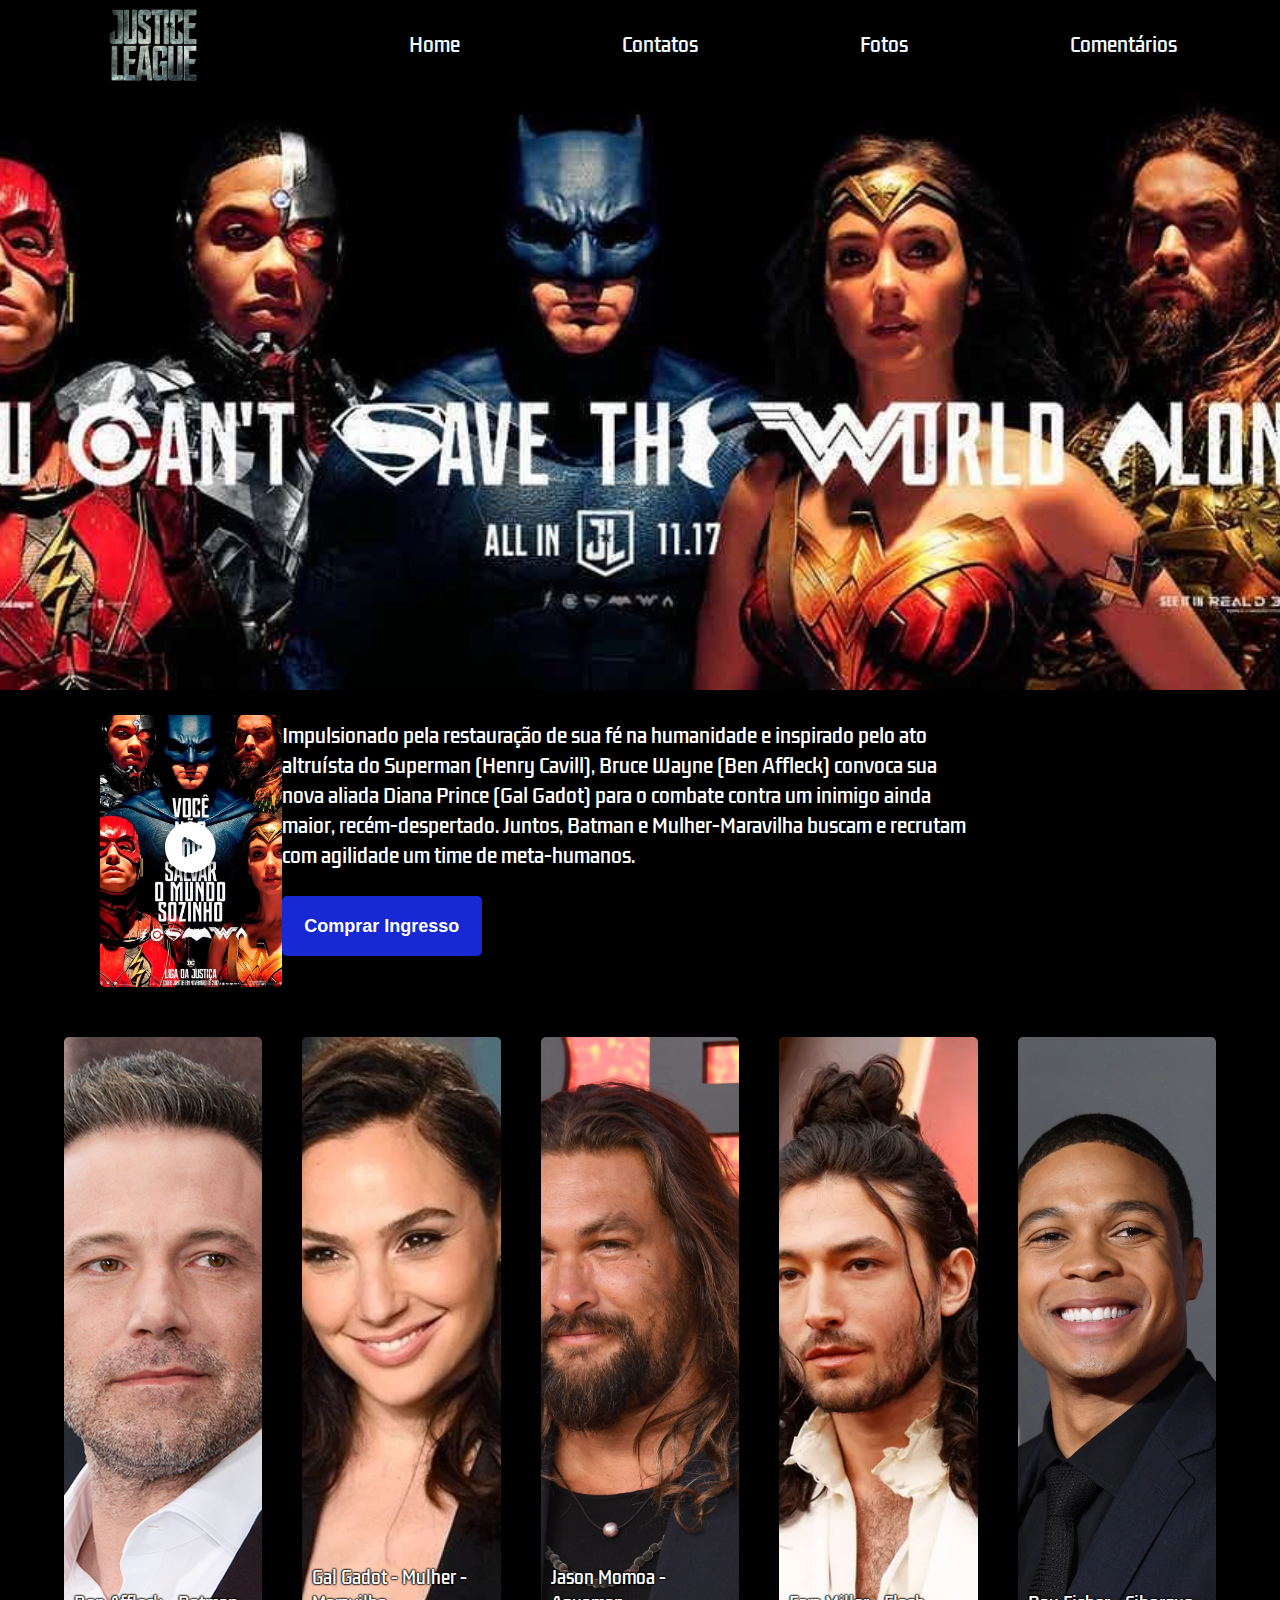
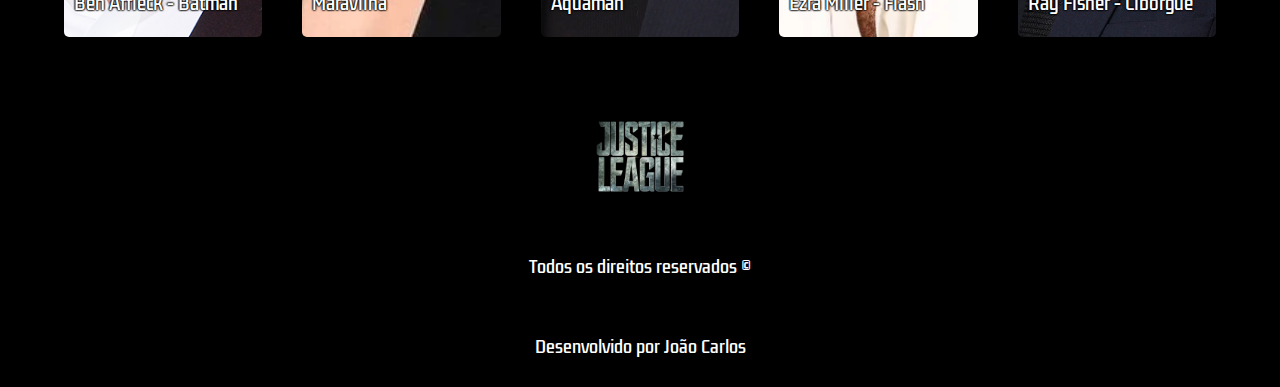
==== index.html @ 84d1a378 "Add files via upload" ====
<!doctype html>
<html lang="pt-br">
  <head>
    <meta charset="UTF-8">
    <meta http-equiv="X-UA-Compatible" content="IE=edge">
    <meta name="viewport" content="width=device-width, initial-scale=1.0">
    <title>Liga da Justiça: Mundo Bélico</title>
    <link rel="icon" type="image/x-icon" href="./imgs/Justice-league-logo-1-.webp" />
    <link href="./css/styles.css" rel="stylesheet" />
  </head>
  <body>
    <header>
      <img id="logo" src="./imgs/Justice-league-logo-1-.webp" />
      <nav>
        <ul>
          <a href="./index.html">
            <li>Home</li>
          </a>
          <a href="./contatos.html">
            <li>Contatos</li>
          </a>
          <a href="./fotos.html">
            <li>Fotos</li>
          </a>
          <a href="./comentarios.html">
            <li>Comentários</li>
          </a>
          
        </ul>
      </nav>
    </header>
    <div id="banner"></div>

    <div id="trailer-container">
      <div class="content">
        

    <!-- Trigger Button to Open Modal -->


<!-- Modal Structure -->
<div id="modal-container" class="modal-container">
    <div class="modal">
        <div class="teste">
       <h1>Liga da Justiça</h1>
       <button class="fechar" id="fechar">X</button>
        </div>
        <!-- Tab Navigation -->
        <!-- Video Content -->
        <div id="video-1" class="video-tab">
            <iframe width="560" height="315" src="https://www.youtube-nocookie.com/embed/BZUm2lpPoKM?si=Mne1jP6pFEJKSD6f" title="YouTube video player" frameborder="0" allow="accelerometer; autoplay; clipboard-write; encrypted-media; gyroscope; picture-in-picture; web-share" referrerpolicy="strict-origin-when-cross-origin" allowfullscreen></iframe>
        </div>
        
        <div id="video-2" class="video-tab" style="display:none;">
            <iframe width="560" height="315" src="https://www.youtube-nocookie.com/embed/f4wCAW60Dlg?si=KKiBWzJ57Oyk7xpG" title="YouTube video player" frameborder="0" allow="accelerometer; autoplay; clipboard-write; encrypted-media; gyroscope; picture-in-picture; web-share" referrerpolicy="strict-origin-when-cross-origin" allowfullscreen></iframe>
        </div>
        <div class="tabs">
          <button class="tab-button" onclick="showVideo('video-1')">Trailer 1</button>
          <button class="tab-button" onclick="showVideo('video-2')">Trailer 2</button>
      </div>

    </div>
</div>

        
    </div>
        <div id="sinopse">
          <div onclick="openModal()" class="button">
            <svg width="61" height="61" viewBox="0 0 61 61" fill="none" xmlns="http://www.w3.org/2000/svg" class="injected-svg" data-src="/images/play-filled.svg" xmlns:xlink="http://www.w3.org/1999/xlink" role="img">
              <g filter="url(#filter0_d_20_2748-6)">
              <path fill-rule="evenodd" clip-rule="evenodd" d="M5 26.3333C5 40.3245 16.3421 51.6667 30.3333 51.6667C44.3245 51.6667 55.6667 40.3245 55.6667 26.3333C55.6667 12.3421 44.3245 1 30.3333 1C16.3421 1 5 12.3421 5 26.3333ZM40.7889 27.8448C42.4037 26.9951 42.4037 25.0049 40.7889 24.1552L25.9187 16.3302C24.2164 15.4343 22 16.4652 22 18.175V33.825C22 35.5348 24.2164 36.5657 25.9187 35.6698L40.7889 27.8448Z" fill="white"></path>
              </g>
              <defs>
              <filter id="filter0_d_20_2748-6" x="0" y="0" width="60.6667" height="60.6666" filterUnits="userSpaceOnUse" color-interpolation-filters="sRGB">
              <feFlood flood-opacity="0" result="BackgroundImageFix"></feFlood>
              <feColorMatrix in="SourceAlpha" type="matrix" values="0 0 0 0 0 0 0 0 0 0 0 0 0 0 0 0 0 0 127 0" result="hardAlpha"></feColorMatrix>
              <feOffset dy="4"></feOffset>
              <feGaussianBlur stdDeviation="2.5"></feGaussianBlur>
              <feComposite in2="hardAlpha" operator="out"></feComposite>
              <feColorMatrix type="matrix" values="0 0 0 0 0 0 0 0 0 0 0 0 0 0 0 0 0 0 0.5 0"></feColorMatrix>
              <feBlend mode="normal" in2="BackgroundImageFix" result="effect1_dropShadow_20_2748"></feBlend>
              <feBlend mode="normal" in="SourceGraphic" in2="effect1_dropShadow_20_2748" result="shape"></feBlend>
              </filter>
              </defs>
              </svg>
              
          </div>
          <div class="description-container">
          <p class="description">
            Impulsionado pela restauração de sua fé na humanidade e inspirado pelo ato altruísta do Superman (Henry Cavill), Bruce Wayne (Ben Affleck) convoca sua nova aliada Diana Prince (Gal Gadot) para o combate contra um inimigo ainda maior, recém-despertado. Juntos, Batman e Mulher-Maravilha buscam e recrutam com agilidade um time de meta-humanos.
          </p>
          <div class="btn-contato">

            <a href=><button>Comprar Ingresso</button></a>
          </div>
          </a>
        </div>
      </div>
    </div>
    <div class="actor-cards-container">
      <div class="cards-content">
        <div class="card banner1">Ben Affleck - Batman</div>
        <div class="card banner2">Gal Gadot - Mulher - Maravilha</div>
        <div class="card banner3">Jason Momoa - Aquaman</div>
        <div class="card banner4">Ezra Miller - Flash</div>
        <div class="card banner5">Ray Fisher - Ciborgue</div>
      </div>
    </div>

    <footer>
      <img style="object-fit: contain" id="logo" src="./imgs/Justice-league-logo-1-.webp" />
      <span>Todos os direitos reservados &#169;</span>
      <span>Desenvolvido por João Carlos</span>

      <nav class="footer-navigation">
        <ul class="footer-list">
          <a href="./index.html">
            <li>Home</li>
          </a>
          <a href="./contatos.html">
            <li>Contatos</li>
          </a>
          <a href="./fotos.html">
            <li>Fotos</li>
          </a>
          <a href="./comentarios.html">
            <li>Comentários</li>
          </a>
        </ul>
      </nav>
    </footer>
    <script src="./java/script.js"></script>
  </body>
</html>
---- css/styles.css ----
@import url("https://fonts.googleapis.com/css2?family=Kdam+Thmor+Pro&display=swap");

* {
  padding: 0;
  margin: 0;
  background-color: #000000;
  list-style: none;
  text-decoration: none;
}

header {
  height: 90px;
  display: flex;
  justify-content: space-around;
  align-items: center;
}

nav {
  width: 60%;
}

ul {
  display: flex;
  width: 100%;
  justify-content: space-between;
}

li {
  list-style: none;
  color: #f0f8ff;
  cursor: pointer;
  font-size: 19px;
  font-family: "Kdam Thmor Pro", sans-serif;
  transition: 0.5s;
}

li:hover {
  color: #0004ff;
}

#logo {
  width: 100px;
  height: auto;
}

#banner {
  background-image: url(../imgs/proxy-image.jpg);
  background-position: 60% 50%;
  background-size: cover;
  width: 100%;
  height: 600px;
}

# {
  width: 100%;
  height: 400px;
  display: flex;
  justify-content: center;
}

.content {
  width: 90%;
  display: flex;
  align-items: center;
  justify-content: space-between;
}

.trailer {
  width: 50%;
}

#sinopse {
  width: 100%;
  justify-content: center;
  align-items: center;
  display: flex;
  flex-direction: row;
  justify-content: space-around;
}
.description-container {
  width: 80%;
}

.description {
  color: #fff;
  font-size: 19px;
  font-family: "Kdam Thmor Pro", sans-serif;
  width: 70%;
}

.button {
  height: 272px;
  width: 186px;
  inset: 0px;
  color: transparent;
  background-image: url("../imgs/19729-cartaz.jpg");
  background-size: cover;
  background-repeat: no-repeat;
  background-position: center center;
  padding: 8px 10px; /* padding em cima e em baixo */
  border-radius: 5px;
  cursor: pointer;
  transition: 0.8s;
  font-size: 18px;
  display: flex;
  justify-content: center;
  align-items: center;
  font-weight: bold;
  border: none;
  outline: none;
  margin-top: 25px;
  margin-left: 100px;
}

  .tab-button {
    background-color: #007bff;
    background-color: transparent;
    color: white;
    border: none;
    padding: 10px 20px;
    font-size: 16px;
    font-size: 1.25rem;
  line-height: 1.75rem;
  padding-left: 3rem;
  padding-right: 3rem;
  margin-right: 0.5rem ;
  margin-left: 0.5rem;
    cursor: pointer;
    transition: background-color 0.3s ease;
    border: 2px solid rgb(152 170 236);
    border-radius: .75rem;
}
.tabs {
  background-color: transparent;
  display: flex;
  justify-items: start;
  
}
.tab-button:hover {
  background-color: #0056b3
}
.video-tab {
    display: none; /* Hide by default */
}

/* Active Tab */
.tab-button.active {
  background-color: #0056b3;
}

.btn-contato button {
  width: 200px;
  height: 60px;
  background-color: #1629d2;
  color: #fff;
  padding: 8px 10px; /* padding em cima e em baixo */
  border-radius: 5px;
  cursor: pointer;
  transition: 0.8s;
  font-size: 18px;
  display: flex;
  justify-content: center;
  align-items: center;
  font-weight: bold;
  border: none;
  outline: none;
  margin-top: 25px;
}

svg {
  background: transparent;
  opacity: 1;
  transition: 0.5s;
}
svg:hover {
  border-radius: 15px;
  opacity: 0.7;
}

.button:hover {
  background-color: #fff;
  color: #000000;
}

.actor-cards-container {
  width: 100%;
  display: flex;
  justify-content: center;
  margin-top: 50px;
}

.cards-content {
  width: 90%;
  display: grid;
  grid-template-columns: repeat(5, 1fr);
  row-gap: 20px;
  column-gap: 40px;
}

.card {
  width: 100%;
  height: 600px;
  background-size: cover;
  background-position: 50% 50%;
  border-radius: 5px;
  cursor: pointer;
  transition: 1s;
  display: flex;
  flex-direction: column;
  justify-content: flex-end;
  padding: 0 0 20px 10px;
  color: #fff;
  font-size: 17px;
  font-family: "Kdam Thmor Pro", sans-serif;
  text-shadow: 0 0 2px #000, 0 0 2px #000, 0 0 2px #000, 0 0 2px #000;
}

.card:hover {
  transform: scale(1.02);
}

.banner1 {
  background-image: url(../imgs/ben-affleck-top-photo-3.jpg);
}

.banner2 {
  background-image: url(../imgs/0914891.webp);
}

.banner3 {
  background-image: url(../imgs/jason-momoa-attends-apple-tv-original-series-see-season-3-news-photo-1690826050.jpg);
}
.banner4 {
  background-image: url(../imgs/103350152-us-actor-ezra-miller-arrives-for-the-world-premiere-of-the-flash-at-ovation-hollywood-in-h.webp);
}
.banner5 {
  background-image: url(../imgs/171116-ray-fisher-ac-758p.webp);
}

footer {
  height: 300px;
  margin-top: 50px;
  display: flex;
  flex-direction: column;
  align-items: center;
  justify-content: space-around;
}

span {
  color: #fff;
  font-family: "Kdam Thmor Pro", sans-serif;
}

.footer-navigation {
  display: none;
}

.footer-list {
  display: flex;
  flex-direction: column;
  align-items: center;
}

@media (max-width: 768px) {
  .footer-navigation {
    display: block;
  }

  nav {
    display: none;
  }

  #banner {
    background-position: 40%;
  }

  #trailer-container {
    width: 100%;
    height: 400px;
    display: flex;
    flex-direction: column;
  }

  .content {
    width: 95%;
    display: flex;
    flex-direction: column;
  }

  .trailer {
    width: 50%;
  }

  #sinopse {
    width: 95%;
    display: flex;
    flex-direction: column;
  }

  .description {
    width: 100%;
  }

  .button {
    width: 100%;
    margin-top: 30px;
  }

  .cards-content {
    grid-template-columns: 1fr;
    margin-top: 150px;
  }
}
* {
  margin: 0;
  padding: 0;
  box-sizing: border-box;
  font-family: "Outfit", sans-serif;
}

body {
  width: 100%;
  height: 100vh;
}

.btn {
  padding: 25px 60px;
  display: inline;
  background-color: tomato;
  border-radius: 20px;
  color: #fff;
  font-size: 20px;
  cursor: pointer;
  transition: background-color 0.5s;
  position: absolute;
  top: 50%;
  left: 50%;
  transform: translate(-50%, -50%);
  z-index: 1;
}

.btn:hover {
  background-color: #ff4c2c;
}

.modal-container {
  position: fixed;
  top: 0;
  left: 0;
  right: 0;
  bottom: 0;
  background-color: rgba(0, 0, 0, 0.7); /* Semi-transparent background */
  backdrop-filter: blur(4px);
  display: none; /* Hidden by default */
  align-items: center;
  justify-content: center;
  z-index: 1000;  
}

.modal {
  background-color: rgb(33 38 45 );
  padding: 20px;
  border-radius: 8px;
  box-shadow: 0 4px 6px rgba(0, 0, 0, 0.1);
  display: flex;
  flex-direction: column;
  align-items: center;
  gap: 20px;
  max-width: 600px;
}


  .fechar {
    
    background-color: transparent;
    color: white;
    font-size: 18px;
    cursor: pointer;
    border: none;
   
  }



.modal h1 { 
  background-color: rgba(0, 124, 233, 0);
  color: #fff;
}

@keyframes animate-modal {
  from {
    opacity: 0;
    transform: translate3d(0, -20px, 0);
  }

  to {
    opacity: 1;
    transform: translate3d(0, 0, 0);
  }
}

.modal-container.mostrar {
  display: flex;
}

.mostrar .modal {
  animation: animate-modal 0.3s;
}
.video-1 {
  padding-right: 10px;
  background-color: transparent;
}
.teste{
  background-color: transparent;
  display: flex;
  justify-content: space-between;
  gap: 312px;
}
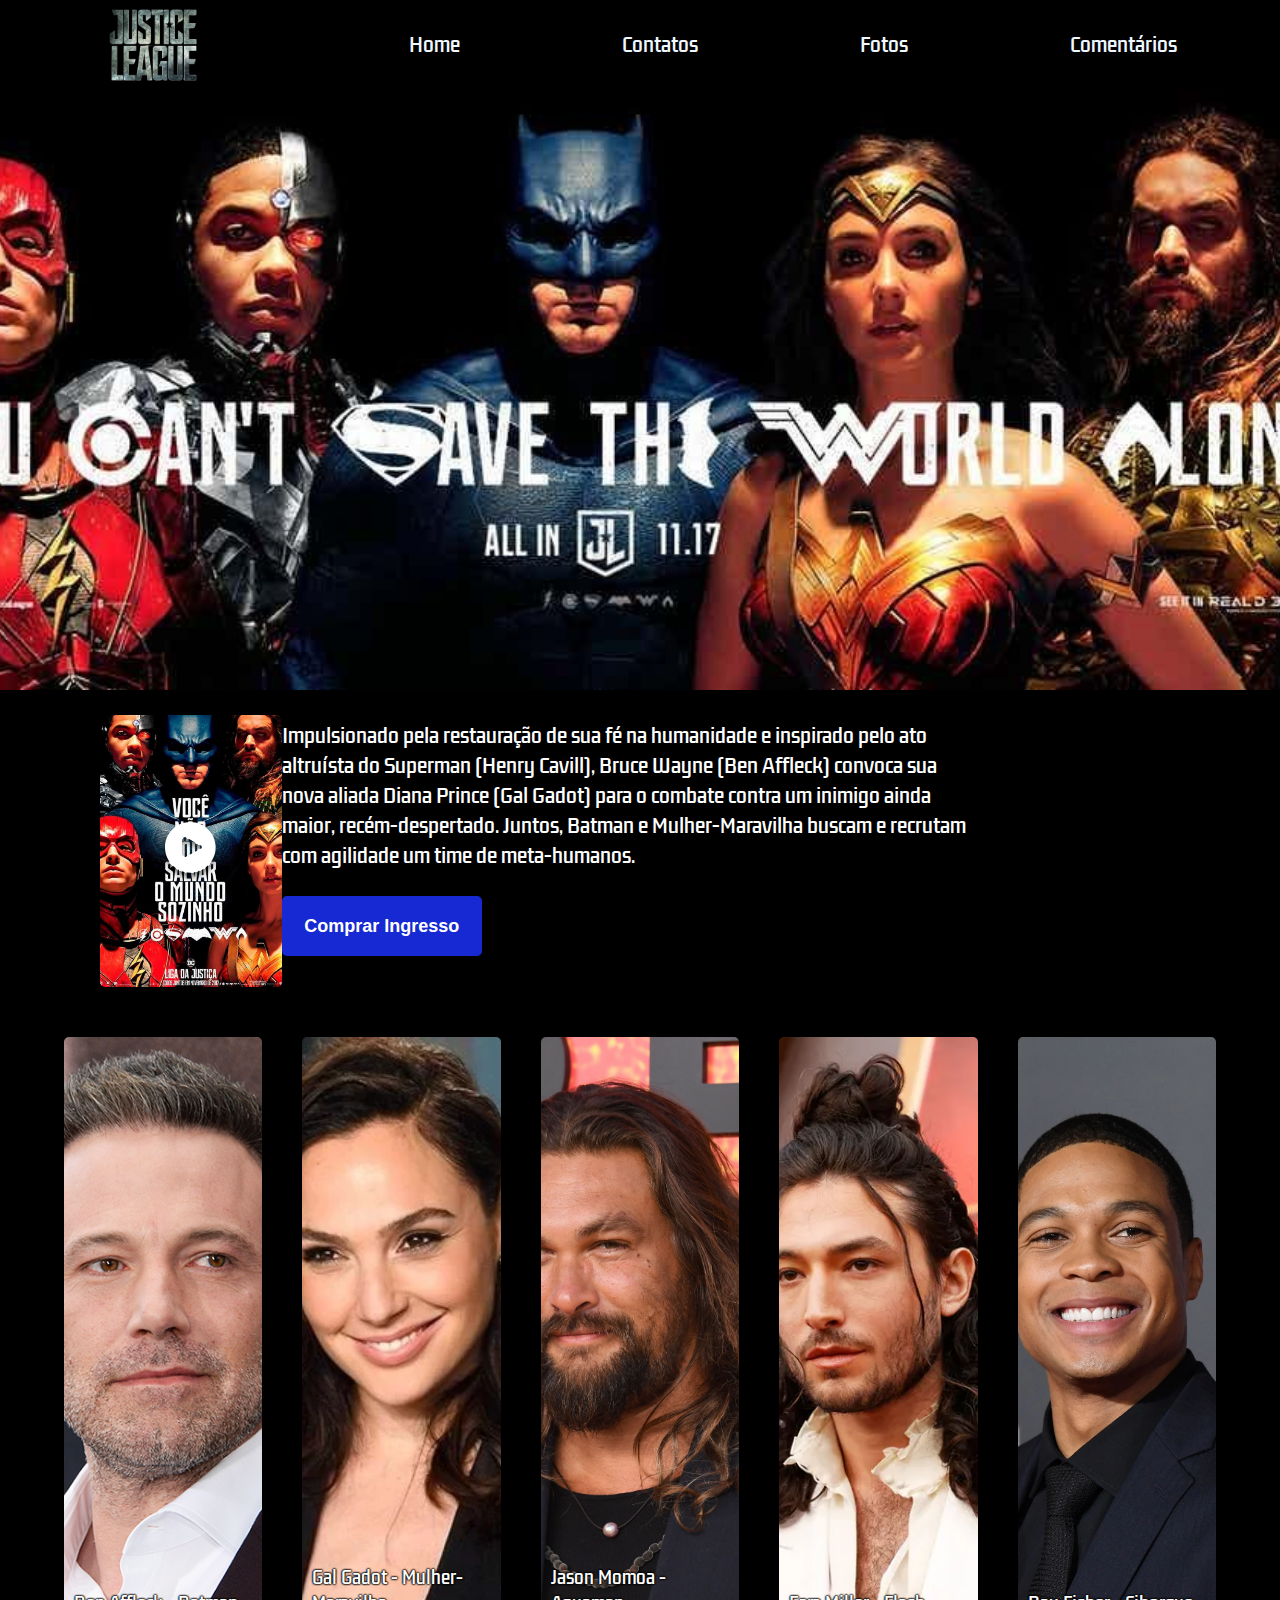
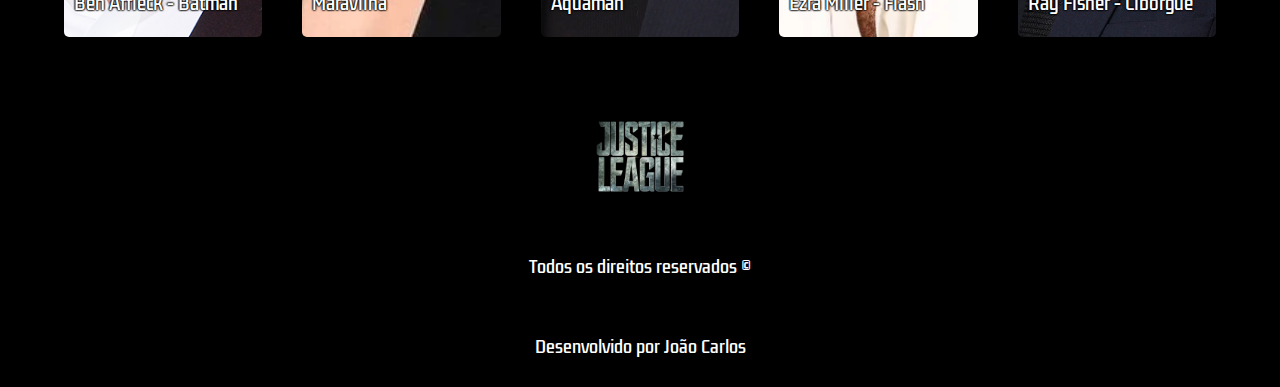
==== commit 81916d45: "Add files via upload" ====
--- a/index.html
+++ b/index.html
@@ -91,7 +91,7 @@
           </p>
           <div class="btn-contato">
 
-            <a href=><button>Comprar Ingresso</button></a>
+            <a href=""><button>Comprar Ingresso</button></a>
           </div>
           </a>
         </div>
@@ -99,13 +99,27 @@
     </div>
     <div class="actor-cards-container">
       <div class="cards-content">
-        <div class="card banner1">Ben Affleck - Batman</div>
-        <div class="card banner2">Gal Gadot - Mulher - Maravilha</div>
-        <div class="card banner3">Jason Momoa - Aquaman</div>
-        <div class="card banner4">Ezra Miller - Flash</div>
-        <div class="card banner5">Ray Fisher - Ciborgue</div>
+        <div class="card banner1" onclick="openActorModal('batman')">Ben Affleck - Batman</div>
+        <div class="card banner2" onclick="openActorModal('wonder-woman')">Gal Gadot - Mulher-Maravilha</div>
+        <div class="card banner3" onclick="openActorModal('aquaman')">Jason Momoa - Aquaman</div>
+        <div class="card banner4" onclick="openActorModal('flash')">Ezra Miller - Flash</div>
+        <div class="card banner5" onclick="openActorModal('cyborg')">Ray Fisher - Ciborgue</div>
       </div>
     </div>
+    
+   <!-- Modal para Histórias dos Personagens -->
+<div id="actor-modal" class="modal-container" style="display: none;">
+  <div class="modal">
+    <div class="modal-header">
+      <h1 id="actor-title" ></h1>
+      <button class="fechar" onclick="closeActorModal()">X</button>
+    </div>
+    <div class="modal-body">
+      <p id="actor-description" ></p>
+    </div>
+  </div>
+</div>
+
 
     <footer>
       <img style="object-fit: contain" id="logo" src="./imgs/Justice-league-logo-1-.webp" />
--- a/css/styles.css
+++ b/css/styles.css
@@ -415,4 +415,51 @@
   display: flex;
   justify-content: space-between;
   gap: 312px;
-}+}
+/* Modal dos personagens */
+#actor-modal {
+  position: fixed;
+  top: 0;
+  left: 0;
+  width: 100%;
+  height: 100%;
+  background: rgba(, 0, 0, 0.8); 
+  display: none; 
+  justify-content: center;
+  align-items: center;
+  z-index: 1001; /* Garantir que fique acima do conteúdo */
+}
+
+/* Estilos do conteúdo do modal */
+#actor-modal .modal {
+  background: rgba(33 38 45);
+  padding: 20px;
+  border-radius: 10px;
+  width: 50%;
+  max-width: 600px;
+  text-align: center;
+}
+
+#actor-modal .modal-header {
+  display: flex;
+  justify-content: space-between;
+  align-items: center;
+  background: transparent; /* Fundo transparente para o header */
+}
+
+#actor-modal .modal-header h1 {
+  font-size: 1.8rem;
+  margin: 0;
+  background: transparent; /* Fundo transparente para o título */
+}
+
+#actor-modal .modal-body {
+  padding: 15px 0;
+  font-size: 1.1rem;
+  background: transparent; /* Fundo transparente para o parágrafo */
+  color: white;
+}
+
+#actor-modal .modal-body p {
+  background: transparent; /* Fundo transparente para o texto do parágrafo */
+}
